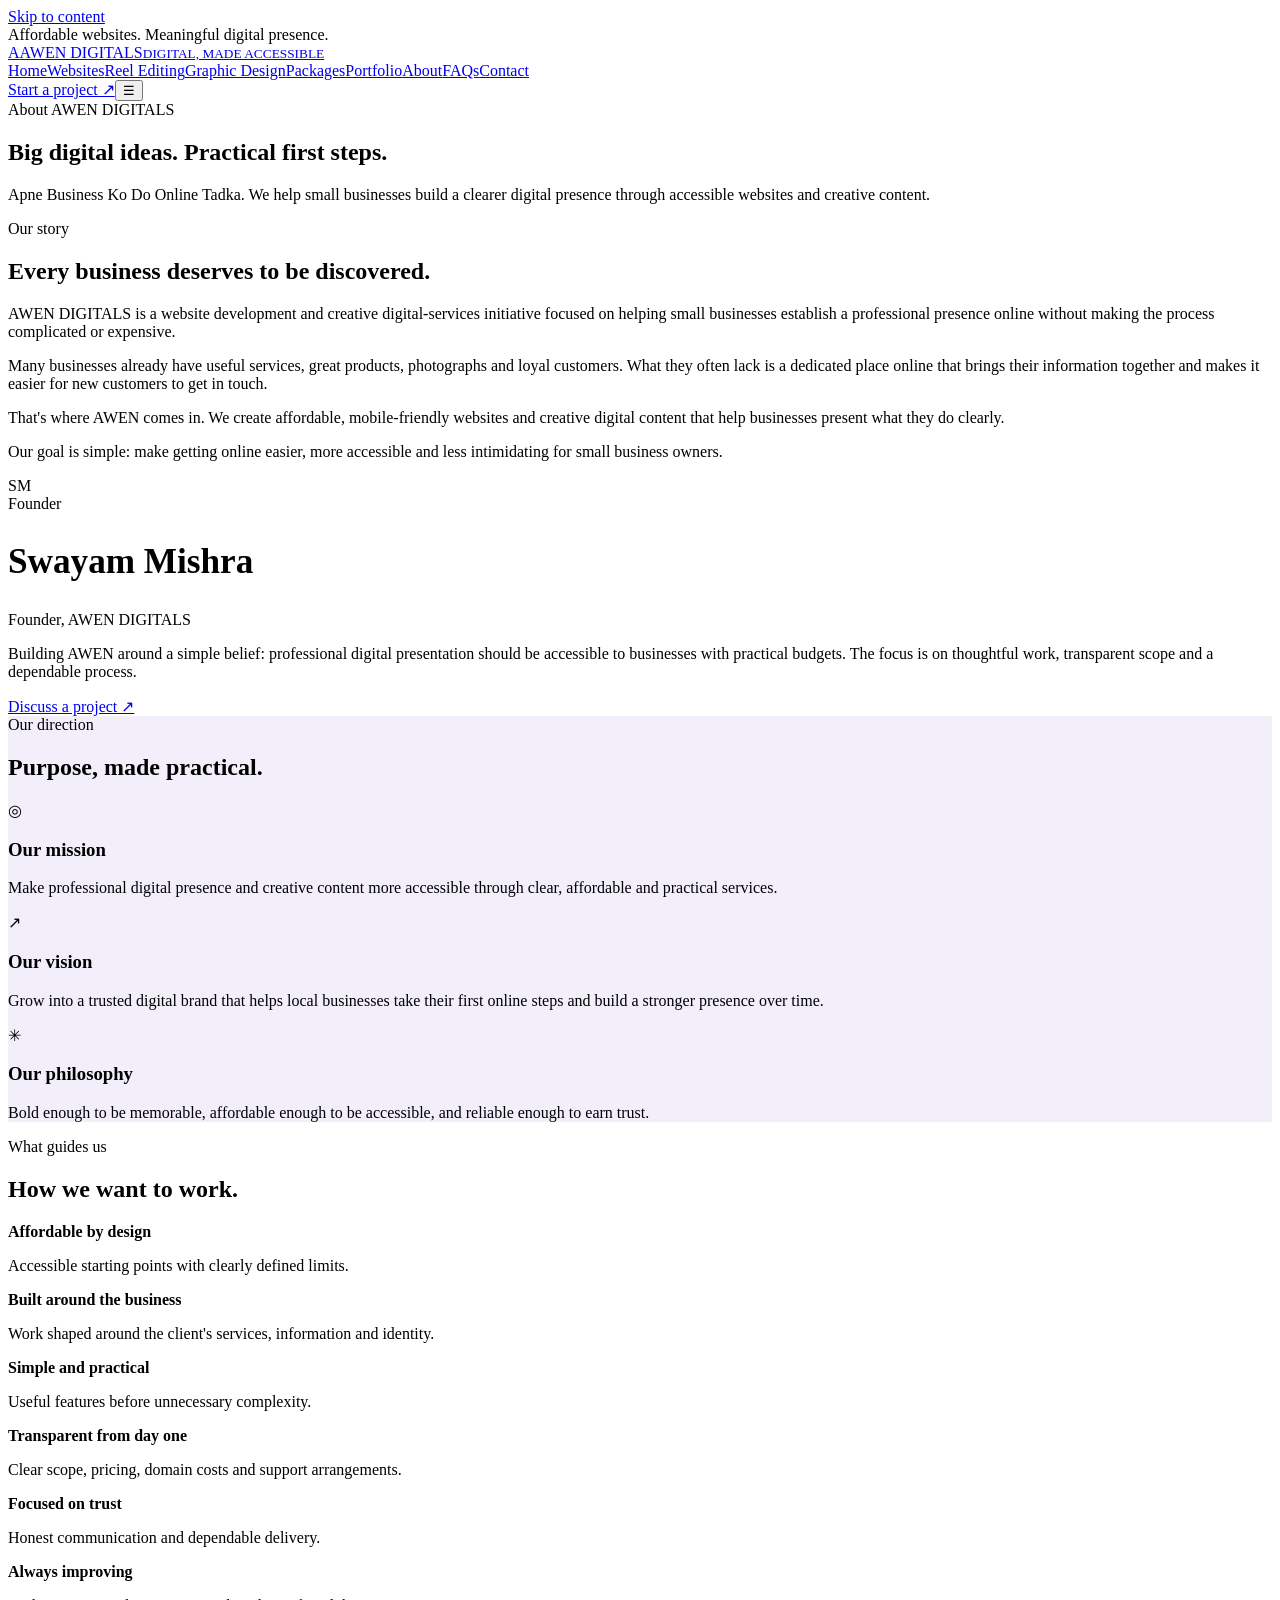
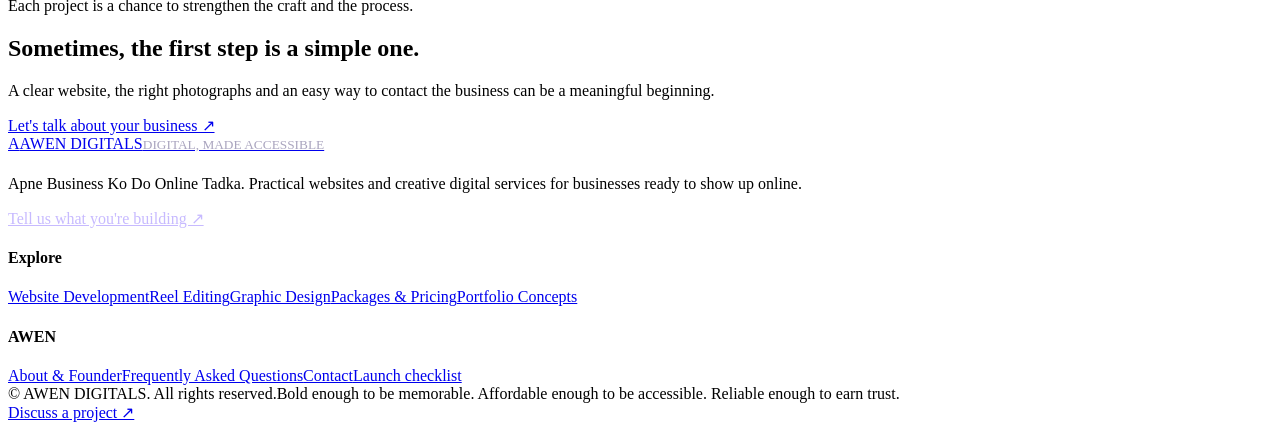
==== about.html @ 6b11fa8b "Add files via upload" ====
<!doctype html><html lang="en"><head><meta charset="utf-8"><meta name="viewport" content="width=device-width,initial-scale=1"><meta name="theme-color" content="#fbfaff"><meta name="description" content="Learn about AWEN DIGITALS, its mission to make digital presence accessible, and founder Swayam Mishra."><title>About AWEN DIGITALS | AWEN DIGITALS</title><link rel="icon" href="assets/favicon.svg" type="image/svg+xml"><link rel="stylesheet" href="assets/style.css"></head><body><a class="skip-link" href="#main">Skip to content</a>
<div class="topbar">Affordable websites. Meaningful digital presence.</div>
<header class="site-header"><div class="container nav-wrap">
<a class="brand" href="index.html" aria-label="AWEN DIGITALS home"><span class="brand-mark">A</span><span>AWEN DIGITALS<small>DIGITAL, MADE ACCESSIBLE</small></span></a>
<nav class="nav-links" aria-label="Main navigation"><a href="index.html" >Home</a><a href="websites.html" >Websites</a><a href="reel-editing.html" >Reel Editing</a><a href="graphic-design.html" >Graphic Design</a><a href="packages.html" >Packages</a><a href="portfolio.html" >Portfolio</a><a href="about.html" class="active">About</a><a href="faqs.html" >FAQs</a><a href="contact.html" >Contact</a></nav>
<div class="nav-actions"><a class="btn btn-primary" data-wa data-message="Hi AWEN DIGITALS! I'd like to discuss a project." href="contact.html">Start a project ↗</a><button class="menu-toggle" aria-label="Toggle navigation" aria-expanded="false">☰</button></div>
</div></header><main id="main">
<section class="page-hero"><div class="container"><span class="eyebrow">About AWEN DIGITALS</span><h1>Big digital ideas. <span class="gradient-text">Practical first steps.</span></h1><p>Apne Business Ko Do Online Tadka. We help small businesses build a clearer digital presence through accessible websites and creative content.</p></div></section>
<section class="section"><div class="container content-grid"><div><span class="eyebrow">Our story</span><h2>Every business deserves to be discovered.</h2><p>AWEN DIGITALS is a website development and creative digital-services initiative focused on helping small businesses establish a professional presence online without making the process complicated or expensive.</p><p>Many businesses already have useful services, great products, photographs and loyal customers. What they often lack is a dedicated place online that brings their information together and makes it easier for new customers to get in touch.</p><p>That's where AWEN comes in. We create affordable, mobile-friendly websites and creative digital content that help businesses present what they do clearly.</p><p>Our goal is simple: make getting online easier, more accessible and less intimidating for small business owners.</p></div><aside class="founder-card"><div class="avatar">SM</div><span class="eyebrow">Founder</span><h2 style="font-size:2.2rem">Swayam Mishra</h2><p>Founder, AWEN DIGITALS</p><p>Building AWEN around a simple belief: professional digital presentation should be accessible to businesses with practical budgets. The focus is on thoughtful work, transparent scope and a dependable process.</p><a class="btn btn-light" href="contact.html">Discuss a project ↗</a></aside></div></section>
<section class="section" style="background:#f2effb"><div class="container"><div class="section-head"><span class="eyebrow">Our direction</span><h2>Purpose, made practical.</h2></div><div class="cards"><article class="card"><div class="card-icon">◎</div><h3>Our mission</h3><p>Make professional digital presence and creative content more accessible through clear, affordable and practical services.</p></article><article class="card"><div class="card-icon">↗</div><h3>Our vision</h3><p>Grow into a trusted digital brand that helps local businesses take their first online steps and build a stronger presence over time.</p></article><article class="card"><div class="card-icon">✳</div><h3>Our philosophy</h3><p>Bold enough to be memorable, affordable enough to be accessible, and reliable enough to earn trust.</p></article></div></div></section>
<section class="section"><div class="container"><div class="section-head"><span class="eyebrow">What guides us</span><h2>How we want to work.</h2></div><div class="value-grid"><div class="value"><strong>Affordable by design</strong><p>Accessible starting points with clearly defined limits.</p></div><div class="value"><strong>Built around the business</strong><p>Work shaped around the client's services, information and identity.</p></div><div class="value"><strong>Simple and practical</strong><p>Useful features before unnecessary complexity.</p></div><div class="value"><strong>Transparent from day one</strong><p>Clear scope, pricing, domain costs and support arrangements.</p></div><div class="value"><strong>Focused on trust</strong><p>Honest communication and dependable delivery.</p></div><div class="value"><strong>Always improving</strong><p>Each project is a chance to strengthen the craft and the process.</p></div></div></div></section>
<section class="section dark-section"><div class="container split"><div><h2>Sometimes, the first step is a simple one.</h2><p>A clear website, the right photographs and an easy way to contact the business can be a meaningful beginning.</p></div><div class="btn-row"><a class="btn btn-light" data-wa data-message="Hi AWEN DIGITALS! I'd like to discuss a digital presence for my business." href="contact.html">Let's talk about your business ↗</a></div></div></section>
</main><footer class="site-footer"><div class="container">
<div class="footer-grid">
<div><a class="brand" href="index.html"><span class="brand-mark">A</span><span>AWEN DIGITALS<small style="color:#aaa5bf">DIGITAL, MADE ACCESSIBLE</small></span></a><p style="margin-top:22px">Apne Business Ko Do Online Tadka. Practical websites and creative digital services for businesses ready to show up online.</p><a class="text-link" style="color:#c7baff" href="contact.html">Tell us what you're building ↗</a></div>
<div><h4>Explore</h4><div class="footer-links"><a href="websites.html">Website Development</a><a href="reel-editing.html">Reel Editing</a><a href="graphic-design.html">Graphic Design</a><a href="packages.html">Packages & Pricing</a><a href="portfolio.html">Portfolio Concepts</a></div></div>
<div><h4>AWEN</h4><div class="footer-links"><a href="about.html">About & Founder</a><a href="faqs.html">Frequently Asked Questions</a><a href="contact.html">Contact</a><a href="README.html">Launch checklist</a></div></div>
</div><div class="footer-bottom"><span>© <span data-year></span> AWEN DIGITALS. All rights reserved.</span><span>Bold enough to be memorable. Affordable enough to be accessible. Reliable enough to earn trust.</span></div>
</div></footer><div class="mobile-cta"><a class="btn btn-primary" data-wa data-message="Hi AWEN DIGITALS! I'd like to discuss a project." href="contact.html">Discuss a project ↗</a></div>
<script src="assets/config.js"></script><script src="assets/main.js"></script></body></html>
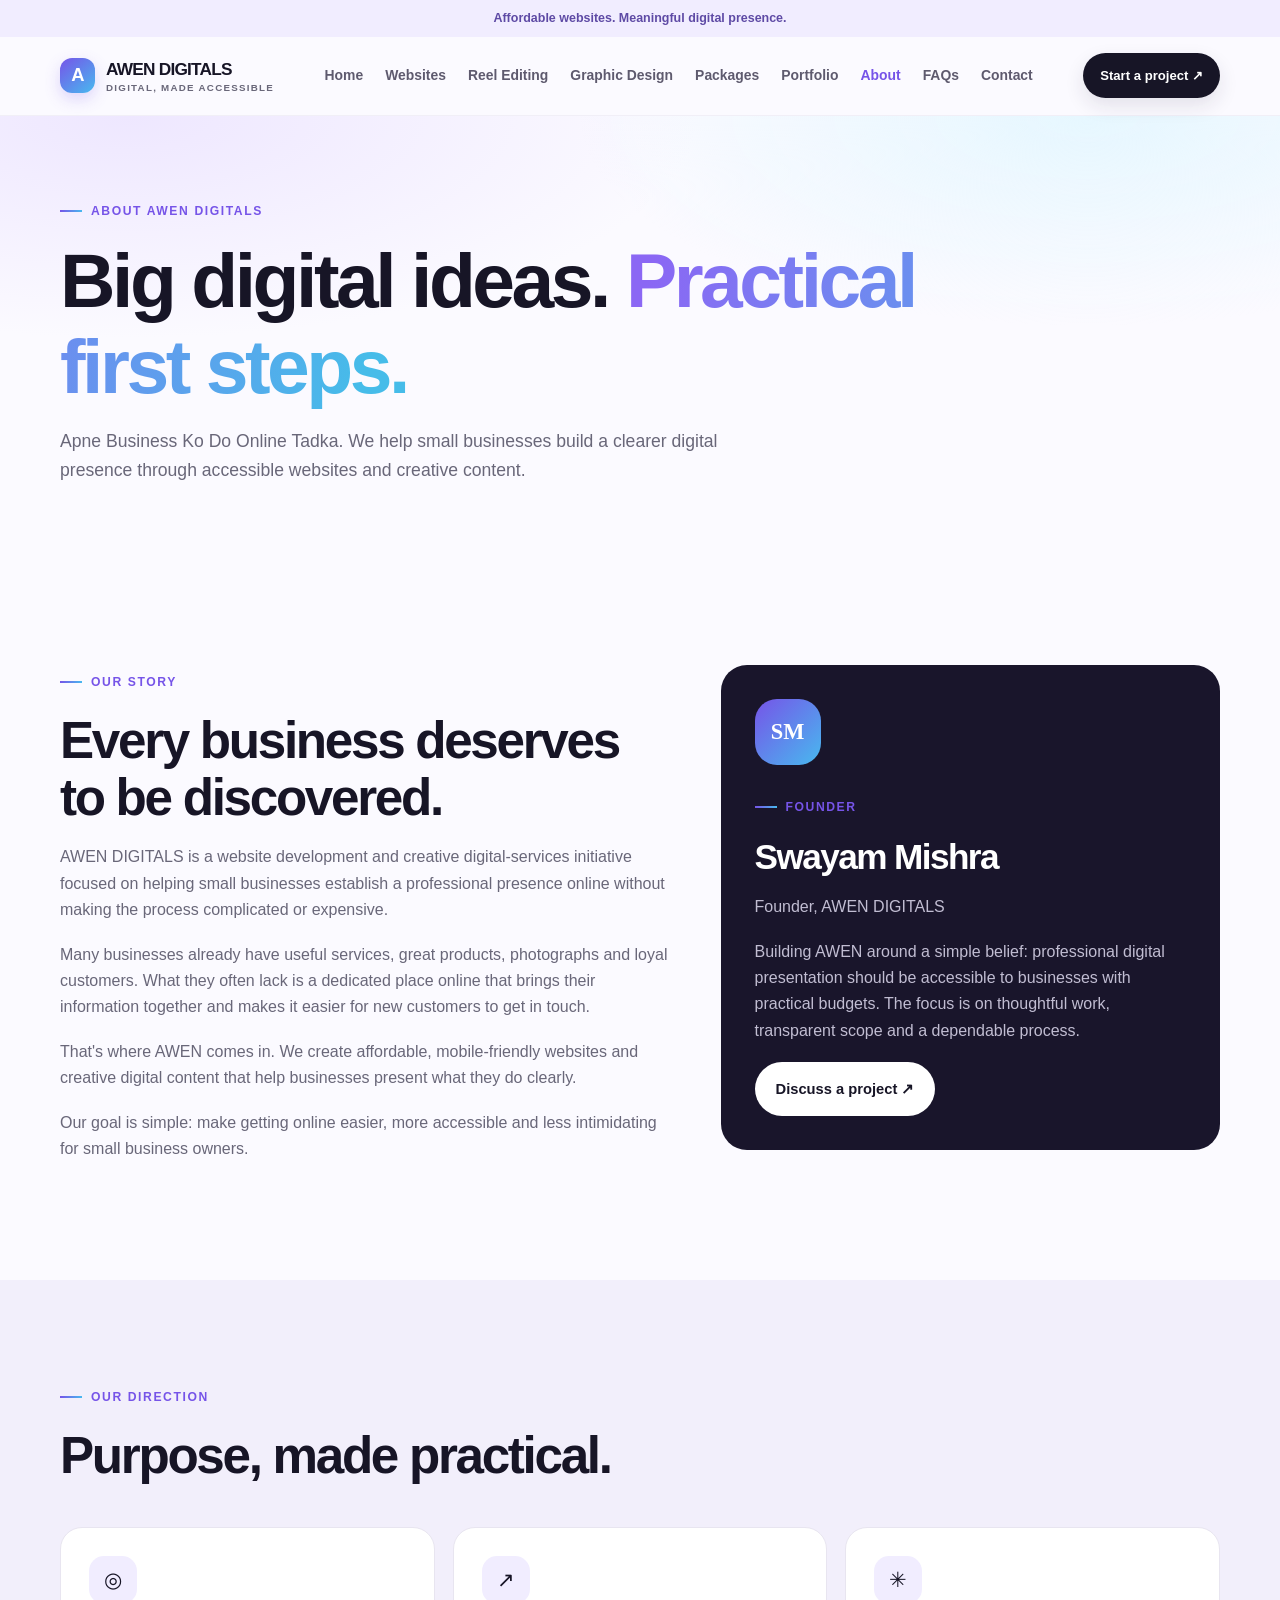
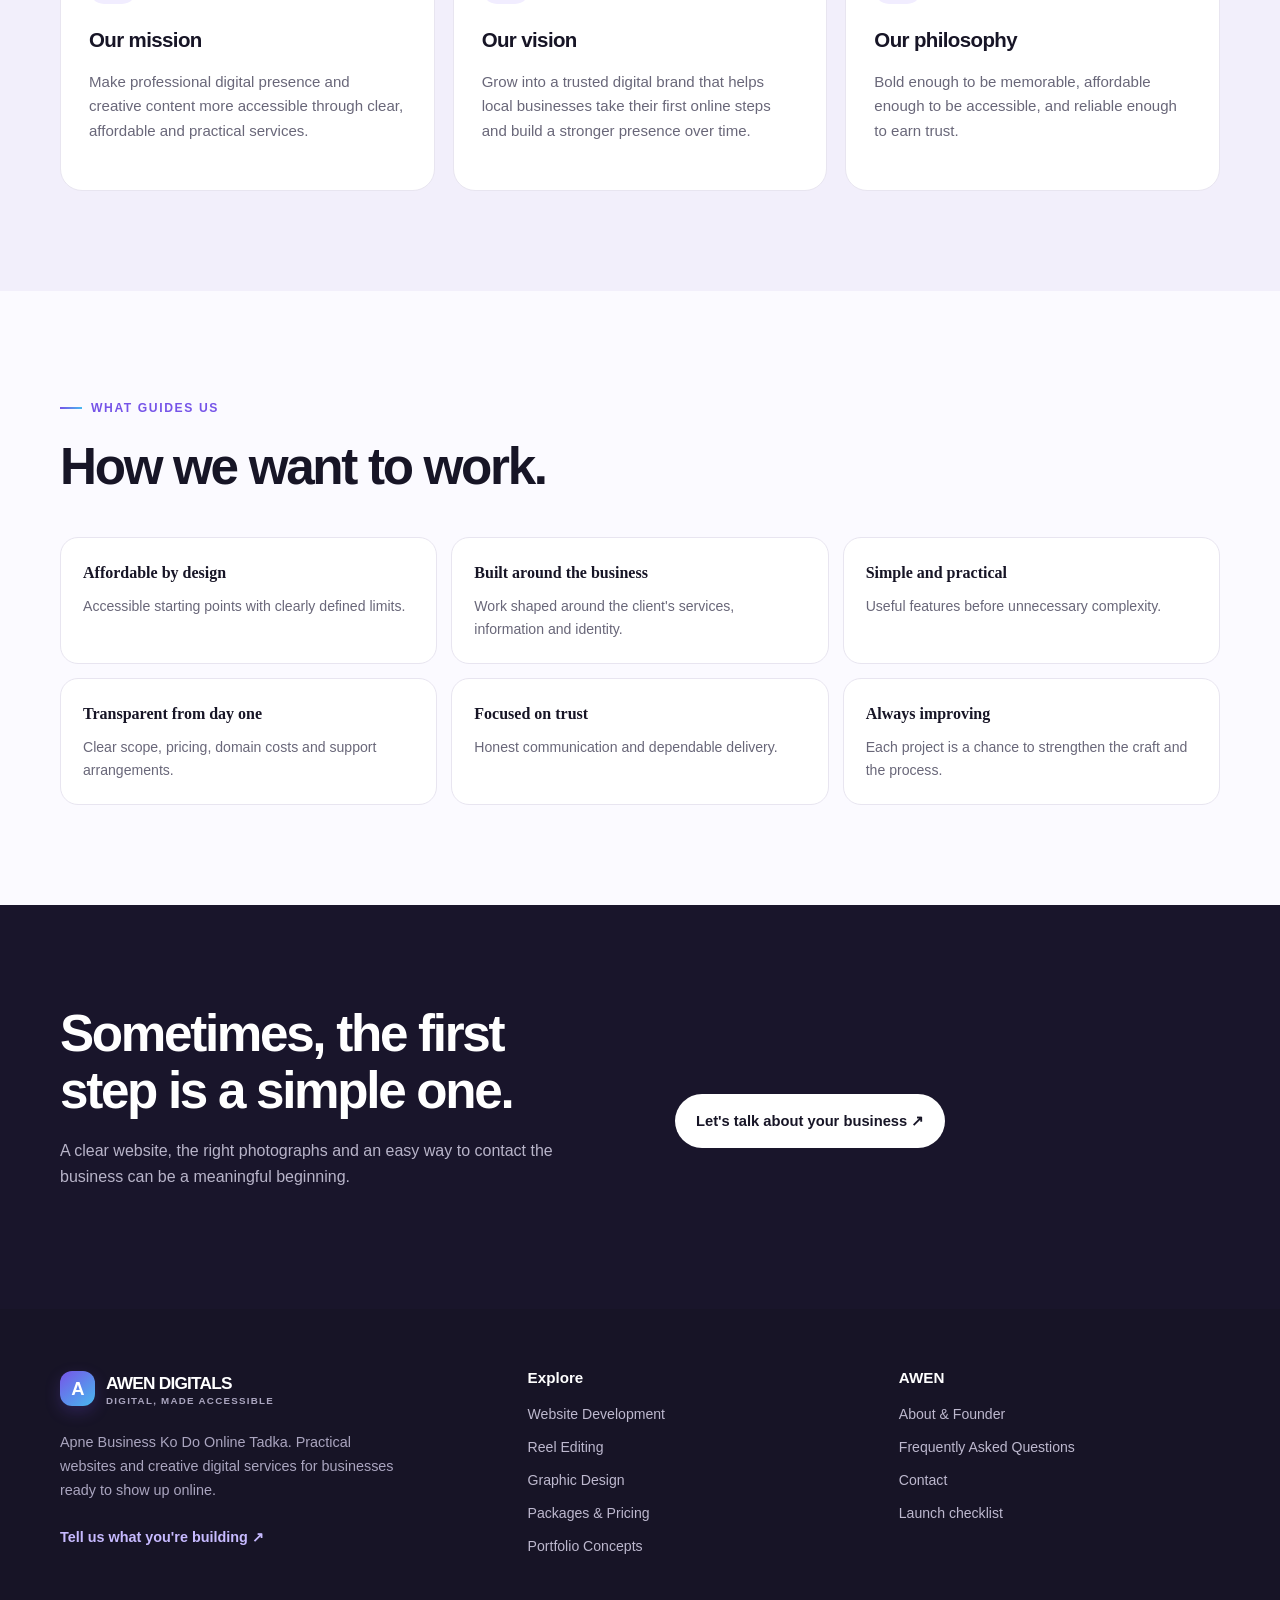
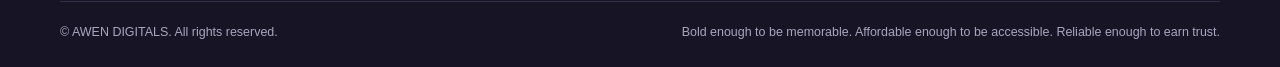
==== commit 7dc0b4b7: "Fix stylesheet link in about.html" ====
--- a/about.html
+++ b/about.html
@@ -1,4 +1,4 @@
-<!doctype html><html lang="en"><head><meta charset="utf-8"><meta name="viewport" content="width=device-width,initial-scale=1"><meta name="theme-color" content="#fbfaff"><meta name="description" content="Learn about AWEN DIGITALS, its mission to make digital presence accessible, and founder Swayam Mishra."><title>About AWEN DIGITALS | AWEN DIGITALS</title><link rel="icon" href="assets/favicon.svg" type="image/svg+xml"><link rel="stylesheet" href="assets/style.css"></head><body><a class="skip-link" href="#main">Skip to content</a>
+<!doctype html><html lang="en"><head><meta charset="utf-8"><meta name="viewport" content="width=device-width,initial-scale=1"><meta name="theme-color" content="#fbfaff"><meta name="description" content="Learn about AWEN DIGITALS, its mission to make digital presence accessible, and founder Swayam Mishra."><title>About AWEN DIGITALS | AWEN DIGITALS</title><link rel="icon" href="assets/favicon.svg" type="image/svg+xml"><link rel="stylesheet" href="style.css"></head><body><a class="skip-link" href="#main">Skip to content</a>
 <div class="topbar">Affordable websites. Meaningful digital presence.</div>
 <header class="site-header"><div class="container nav-wrap">
 <a class="brand" href="index.html" aria-label="AWEN DIGITALS home"><span class="brand-mark">A</span><span>AWEN DIGITALS<small>DIGITAL, MADE ACCESSIBLE</small></span></a>
--- a/style.css
+++ b/style.css
@@ -0,0 +1,6 @@
+@import url('https://fonts.googleapis.com/css2?family=DM+Sans:wght@400;500;600;700&family=Manrope:wght@400;500;600;700;800&display=swap');
+:root{--ink:#171526;--muted:#696779;--paper:#fbfaff;--white:#fff;--line:#e8e5f0;--purple:#7654e8;--purple2:#a28cff;--blue:#48b9ef;--soft:#f1edff;--dark:#19152b;--radius:22px;--shadow:0 18px 50px rgba(34,24,75,.08);--max:1160px}
+*{box-sizing:border-box}html{scroll-behavior:smooth;scroll-padding-top:95px}body{margin:0;background:var(--paper);color:var(--ink);font-family:"DM Sans",sans-serif;line-height:1.65;-webkit-font-smoothing:antialiased}h1,h2,h3,h4{font-family:Manrope,sans-serif;line-height:1.12;letter-spacing:-.045em;margin:0 0 18px}h1{font-size:clamp(2.8rem,7vw,5.8rem);font-weight:800}h2{font-size:clamp(2rem,4vw,3.35rem);font-weight:800}h3{font-size:1.28rem;letter-spacing:-.03em}p{margin:0 0 18px;color:var(--muted)}a{color:inherit;text-decoration:none}button,a{ -webkit-tap-highlight-color:transparent}img{max-width:100%;display:block}.container{width:min(var(--max),calc(100% - 40px));margin:auto}.eyebrow{display:inline-flex;align-items:center;gap:9px;font-size:.76rem;letter-spacing:.13em;text-transform:uppercase;font-weight:700;color:var(--purple);margin-bottom:20px}.eyebrow:before{content:"";width:22px;height:2px;background:linear-gradient(90deg,var(--purple),var(--blue))}.lead{font-size:clamp(1.05rem,2vw,1.22rem);max-width:690px;line-height:1.8}.section{padding:100px 0}.section-head{max-width:720px;margin-bottom:42px}.section-head p{font-size:1.05rem;max-width:620px}.muted{color:var(--muted)}.small{font-size:.88rem}.gradient-text{background:linear-gradient(105deg,#8b67f4 5%,#46bce9 92%);-webkit-background-clip:text;background-clip:text;color:transparent}.btn{display:inline-flex;align-items:center;justify-content:center;gap:10px;padding:14px 20px;border-radius:999px;font-weight:700;font-size:.92rem;border:1px solid transparent;transition:transform .2s,box-shadow .2s,background .2s;cursor:pointer}.btn:hover{transform:translateY(-2px)}.btn-primary{background:var(--ink);color:white;box-shadow:0 8px 20px #21183d1c}.btn-primary:hover{background:var(--purple);box-shadow:0 12px 28px #7654e83d}.btn-secondary{border-color:var(--line);background:#fff}.btn-secondary:hover{border-color:#c8bafa;background:var(--soft)}.btn-light{background:#fff;color:var(--ink)}.btn-row{display:flex;flex-wrap:wrap;gap:12px;margin-top:28px}.topbar{background:#f1edff;color:#5e4aa5;text-align:center;padding:8px 16px;font-size:.78rem;font-weight:600}.site-header{position:sticky;top:0;z-index:100;background:#fbfaffeb;backdrop-filter:blur(16px);border-bottom:1px solid #e8e5f080}.nav-wrap{height:78px;display:flex;align-items:center;justify-content:space-between;gap:22px}.brand{display:flex;align-items:center;gap:11px;font-family:Manrope,sans-serif;font-weight:800;letter-spacing:-.045em;font-size:1.08rem;white-space:nowrap}.brand-mark{width:35px;height:35px;border-radius:12px;background:linear-gradient(140deg,var(--purple),var(--blue));display:grid;place-items:center;color:#fff;font-size:1.15rem;box-shadow:0 6px 16px #7654e83b}.brand small{display:block;font-family:"DM Sans",sans-serif;font-size:.61rem;letter-spacing:.13em;color:var(--muted);font-weight:700;margin-top:-4px}.nav-links{display:flex;align-items:center;gap:22px;font-size:.87rem;font-weight:600;color:#5e5a6e}.nav-links a:hover,.nav-links a.active{color:var(--purple)}.nav-actions{display:flex;align-items:center;gap:12px}.nav-actions .btn{padding:11px 16px;font-size:.82rem}.menu-toggle{display:none;border:1px solid var(--line);background:white;width:43px;height:43px;border-radius:14px;font-size:1.3rem}.hero{padding:85px 0 90px;overflow:hidden;position:relative}.hero-grid{display:grid;grid-template-columns:1.06fr .94fr;gap:55px;align-items:center}.hero h1{max-width:760px}.hero p{max-width:620px}.hero-art{min-height:440px;border-radius:32px;background:radial-gradient(circle at 75% 22%,#a9e9ff 0,transparent 23%),radial-gradient(circle at 25% 80%,#b7a5ff 0,transparent 32%),linear-gradient(145deg,#eee8ff,#e7f6ff);position:relative;overflow:hidden;padding:30px;display:flex;align-items:center;justify-content:center}.orb{position:absolute;border-radius:50%;filter:blur(.2px)}.orb.one{width:220px;height:220px;background:linear-gradient(135deg,#9675f8,#b6a4ff);top:34px;right:16px;opacity:.75}.orb.two{width:160px;height:160px;background:linear-gradient(135deg,#5dcaf3,#c4f3ff);bottom:26px;left:10px;opacity:.85}.mock-window{position:relative;z-index:2;width:min(100%,400px);background:#fff;border:1px solid #fff;border-radius:24px;padding:20px;box-shadow:0 35px 70px #3930602b;transform:rotate(-3deg)}.mock-top{display:flex;gap:5px;margin-bottom:22px}.mock-top span{width:7px;height:7px;border-radius:50%;background:#d7d1e9}.mock-hero{background:var(--dark);border-radius:16px;padding:24px 20px;color:#fff;min-height:150px}.mock-hero small{color:#c4b7ff;font-size:.65rem;letter-spacing:.1em}.mock-hero strong{display:block;font:800 1.65rem/1.1 Manrope;margin:15px 0}.mock-tiles{display:grid;grid-template-columns:1fr 1fr;gap:10px;margin-top:12px}.mock-tile{height:78px;border-radius:12px;background:#f0edff;padding:12px;font-size:.68rem;font-weight:700;color:#5c4aa6}.mock-tile:last-child{background:#e6f8ff;color:#287997}.floating-note{position:absolute;z-index:3;bottom:36px;right:15px;background:#fff;border-radius:16px;padding:14px 17px;box-shadow:var(--shadow);font-size:.8rem;font-weight:700}.floating-note span{display:block;font-size:.7rem;color:var(--muted);font-weight:500}.trust-line{display:flex;align-items:center;gap:18px;margin-top:38px;color:#777286;font-size:.78rem;font-weight:600}.trust-line i{width:5px;height:5px;background:var(--blue);border-radius:50%}.cards{display:grid;grid-template-columns:repeat(3,1fr);gap:18px}.card{border:1px solid var(--line);background:#fff;border-radius:var(--radius);padding:28px;transition:transform .22s,box-shadow .22s,border-color .22s}.card:hover{transform:translateY(-4px);box-shadow:var(--shadow);border-color:#d7cdfa}.card-icon{width:48px;height:48px;border-radius:15px;background:var(--soft);display:grid;place-items:center;font-size:1.3rem;margin-bottom:25px}.card p{font-size:.94rem}.text-link{font-size:.9rem;font-weight:700;color:var(--purple);display:inline-flex;gap:8px;align-items:center;margin-top:6px}.split{display:grid;grid-template-columns:1fr 1fr;gap:70px;align-items:center}.soft-panel{background:linear-gradient(145deg,#f0ebff,#e9f8ff);border-radius:28px;padding:38px;position:relative;overflow:hidden}.check-list{list-style:none;padding:0;margin:25px 0 0;display:grid;gap:15px}.check-list li{display:flex;gap:12px;align-items:flex-start;color:#555165}.check-list li:before{content:"✓";flex:0 0 24px;height:24px;border-radius:50%;display:grid;place-items:center;background:#e8e0ff;color:var(--purple);font-weight:800;font-size:.8rem}.dark-section{background:var(--dark);color:white}.dark-section p{color:#b8b4c9}.dark-section .eyebrow{color:#b5a4ff}.dark-section .card{background:#211d36;border-color:#39334f}.dark-section .card p{color:#b8b4c9}.dark-section .card-icon{background:#30294c}.price{font:800 2.4rem/1.2 Manrope;letter-spacing:-.06em}.price span{font:500 .88rem "DM Sans";letter-spacing:0;color:var(--muted)}.dark-section .price span{color:#b8b4c9}.pill{display:inline-block;padding:6px 10px;background:var(--soft);color:#654fc0;border-radius:999px;font-size:.72rem;font-weight:700}.steps{display:grid;grid-template-columns:repeat(4,1fr);gap:15px;counter-reset:step}.step{padding:22px 20px;border-top:1px solid #dcd6ee;counter-increment:step}.step:before{content:"0" counter(step);display:block;color:var(--purple);font:800 1.1rem Manrope;margin-bottom:25px}.step p{font-size:.9rem}.portfolio-grid{display:grid;grid-template-columns:repeat(3,1fr);gap:18px}.work-card{border:1px solid var(--line);border-radius:22px;overflow:hidden;background:#fff}.work-art{height:220px;padding:22px;display:flex;align-items:center;justify-content:center;position:relative;overflow:hidden}.work-art.purple{background:linear-gradient(140deg,#e6dcff,#b7a5ff)}.work-art.blue{background:linear-gradient(140deg,#d8f6ff,#89d9f5)}.work-art.dark{background:linear-gradient(140deg,#24203b,#55458a)}.work-art .mini-site{width:80%;background:#fff;border-radius:13px;padding:15px;box-shadow:0 15px 35px #27204425;font-size:.62rem}.mini-site b{font:800 1rem Manrope;display:block;line-height:1.1;margin:12px 0}.mini-bars{height:7px;background:#eeeaf8;border-radius:5px;margin:6px 0}.mini-bars.short{width:65%}.work-info{padding:22px}.work-info p{font-size:.9rem}.notice{border:1px solid #e1d8ff;background:#f7f4ff;border-radius:16px;padding:16px 18px;font-size:.88rem;color:#5e537e}.faq-list{display:grid;gap:10px;max-width:850px}.faq-item{background:#fff;border:1px solid var(--line);border-radius:16px;padding:0 20px}.faq-item summary{cursor:pointer;list-style:none;padding:19px 30px 19px 0;font-weight:700;position:relative}.faq-item summary::-webkit-details-marker{display:none}.faq-item summary:after{content:"+";position:absolute;right:0;top:16px;color:var(--purple);font-size:1.3rem}.faq-item[open] summary:after{content:"−"}.faq-item p{padding:0 0 18px;margin:0}.page-hero{padding:78px 0 62px;background:radial-gradient(ellipse at 85% 0%,#e6f7ff 0,transparent 33%),radial-gradient(ellipse at 10% 0%,#eee7ff 0,transparent 35%)}.page-hero h1{font-size:clamp(2.8rem,6vw,4.8rem);max-width:900px}.page-hero p{max-width:700px;font-size:1.1rem}.page-hero .eyebrow{margin-bottom:16px}.content-grid{display:grid;grid-template-columns:1.1fr .9fr;gap:50px;align-items:start}.value-grid{display:grid;grid-template-columns:repeat(3,1fr);gap:14px}.value{padding:22px;border-radius:18px;background:#fff;border:1px solid var(--line)}.value strong{display:block;font-family:Manrope;margin-bottom:8px}.value p{font-size:.88rem;margin:0}.founder-card{background:var(--dark);color:white;border-radius:26px;padding:34px}.founder-card p{color:#c1bdd2}.avatar{width:66px;height:66px;border-radius:22px;background:linear-gradient(135deg,var(--purple),var(--blue));display:grid;place-items:center;font:800 1.4rem Manrope;margin-bottom:25px}.contact-box{display:grid;grid-template-columns:1fr .85fr;gap:35px;background:#fff;border:1px solid var(--line);border-radius:28px;padding:36px;box-shadow:var(--shadow)}.contact-details{display:grid;gap:12px}.contact-detail{display:flex;gap:14px;padding:15px;border-radius:14px;background:#faf9fe}.contact-detail b{display:block;font-size:.9rem}.contact-detail span{font-size:.82rem;color:var(--muted)}.field{display:grid;gap:7px;margin-bottom:15px}.field label{font-size:.84rem;font-weight:700}.field input,.field select,.field textarea{width:100%;font:inherit;padding:13px 14px;border:1px solid #ded9ea;border-radius:12px;background:#fff;outline:none}.field input:focus,.field select:focus,.field textarea:focus{border-color:var(--purple);box-shadow:0 0 0 3px #7654e817}.field textarea{min-height:115px;resize:vertical}.site-footer{background:#171426;color:#fff;padding:60px 0 25px}.footer-grid{display:grid;grid-template-columns:1.3fr 1fr 1fr;gap:50px;padding-bottom:42px}.site-footer p{color:#aaa5bf;max-width:340px;font-size:.9rem}.site-footer h4{font-size:.95rem;letter-spacing:0;margin-bottom:17px}.footer-links{display:grid;gap:10px;color:#bdb8ce;font-size:.88rem}.footer-links a:hover{color:#fff}.footer-bottom{border-top:1px solid #343047;padding-top:20px;display:flex;justify-content:space-between;gap:20px;color:#aaa5bf;font-size:.78rem}.mobile-cta{display:none}.reveal{animation:rise .7s both}@keyframes rise{from{opacity:0;transform:translateY(14px)}to{opacity:1;transform:translateY(0)}}:focus-visible{outline:3px solid #4cbfe9;outline-offset:3px}.skip-link{position:absolute;top:-100px;left:10px;background:white;padding:10px;z-index:200}.skip-link:focus{top:10px}
+@media(max-width:980px){.nav-links{gap:13px;font-size:.8rem}.nav-actions .btn{display:none}.hero-grid{gap:28px}.hero-art{min-height:380px}.cards,.portfolio-grid{grid-template-columns:repeat(2,1fr)}.steps{grid-template-columns:repeat(2,1fr)}.split{gap:35px}.footer-grid{gap:28px}}
+@media(max-width:760px){.container{width:min(var(--max),calc(100% - 32px))}.section{padding:70px 0}.topbar{font-size:.72rem}.nav-wrap{height:70px}.menu-toggle{display:block}.nav-links{display:none;position:absolute;left:16px;right:16px;top:64px;background:#fff;border:1px solid var(--line);border-radius:18px;padding:16px;box-shadow:var(--shadow);align-items:stretch;flex-direction:column;gap:0}.nav-links.open{display:flex}.nav-links a{padding:12px 10px;border-radius:10px;font-size:.95rem}.nav-links a:hover{background:var(--soft)}.nav-actions{margin-left:auto}.hero{padding:54px 0 62px}.hero-grid,.split,.content-grid,.contact-box{grid-template-columns:1fr}.hero-grid{gap:40px}.hero-art{min-height:340px;padding:18px}.hero h1{font-size:clamp(2.8rem,13vw,4.5rem)}.floating-note{right:8px;bottom:18px}.trust-line{flex-wrap:wrap;gap:10px}.cards,.portfolio-grid,.value-grid{grid-template-columns:1fr}.card{padding:24px}.section-head{margin-bottom:30px}.steps{grid-template-columns:1fr 1fr}.step{padding:18px 12px}.step:before{margin-bottom:15px}.page-hero{padding:58px 0 45px}.page-hero h1{font-size:clamp(2.7rem,12vw,4rem)}.soft-panel{padding:26px}.contact-box{padding:22px}.footer-grid{grid-template-columns:1fr 1fr;gap:30px}.footer-grid>div:first-child{grid-column:1/-1}.footer-bottom{flex-direction:column;gap:8px}.mobile-cta{display:flex;position:fixed;z-index:80;bottom:12px;left:12px;right:12px;background:#fff;border:1px solid var(--line);border-radius:18px;padding:8px;box-shadow:0 12px 40px #21183d24}.mobile-cta .btn{flex:1;padding:12px}.site-footer{padding-bottom:100px}}
+@media(prefers-reduced-motion:reduce){*,*::before,*::after{scroll-behavior:auto!important;animation-duration:.01ms!important;animation-iteration-count:1!important;transition-duration:.01ms!important}}
